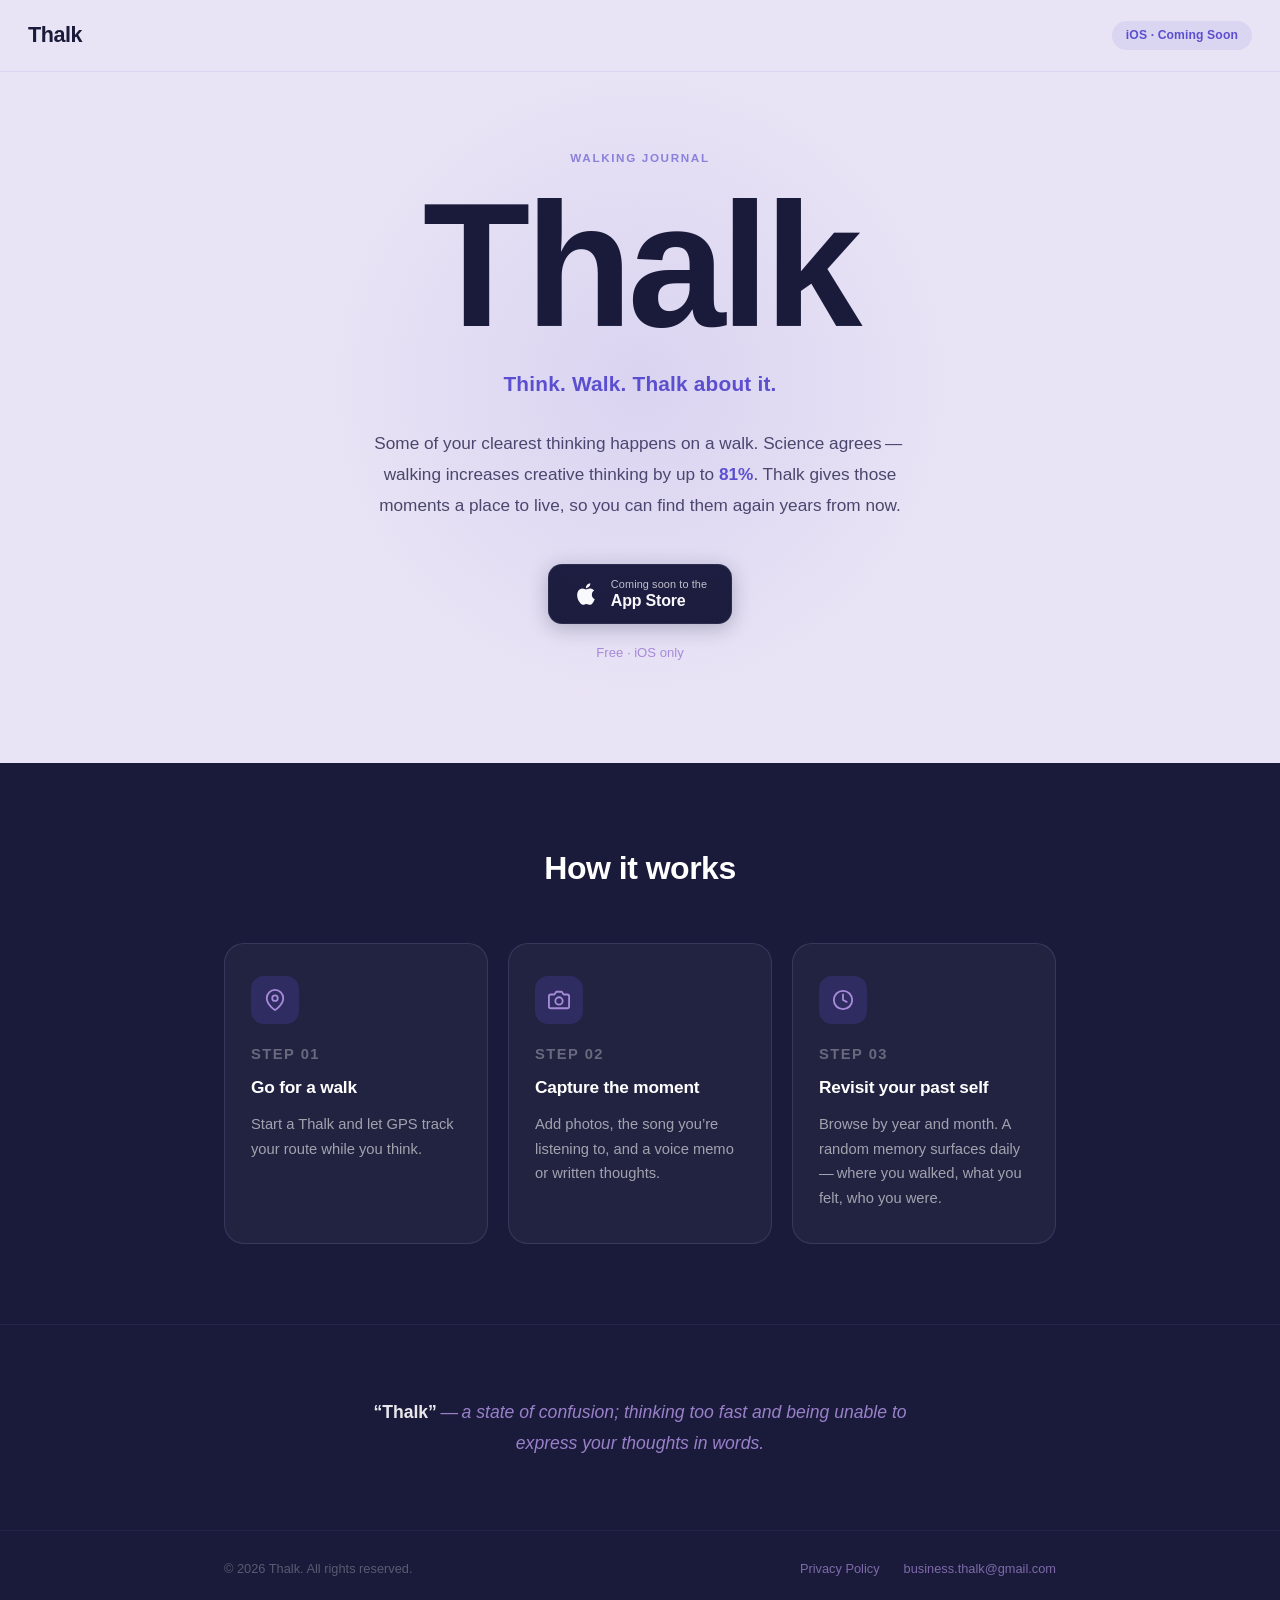
==== index.html @ 017c41d9 "Initial commit: Thalk landing page and privacy policy Plain HTML/CSS landing page for the Thalk iOS " ====
<!DOCTYPE html>
<html lang="en">
<head>
  <meta charset="UTF-8">
  <meta name="viewport" content="width=device-width, initial-scale=1.0">
  <meta name="description" content="Thalk is a walking journal app. Capture your GPS route, photos, voice memos, and the song you were listening to — then relive those moments years from now.">
  <meta property="og:title" content="Thalk — Think. Walk. Thalk about it.">
  <meta property="og:description" content="A walking journal for your clearest thoughts. Available soon on the App Store.">
  <meta property="og:type" content="website">
  <title>Thalk — Think. Walk. Thalk about it.</title>
  <link rel="stylesheet" href="styles.css">
</head>
<body>

  <!-- ── Nav ──────────────────────────────────── -->
  <nav class="nav">
    <span class="nav-logo">Thalk</span>
    <span class="nav-pill">iOS &middot; Coming Soon</span>
  </nav>

  <!-- ── Hero ─────────────────────────────────── -->
  <section class="hero">
    <div class="container">
      <p class="hero-eyebrow">Walking Journal</p>
      <h1 class="hero-wordmark">Thalk</h1>
      <p class="hero-tagline">Think. Walk. Thalk about it.</p>
      <p class="hero-desc">
        Some of your clearest thinking happens on a walk. Science agrees&thinsp;&mdash;&thinsp;walking
        increases creative thinking by up to <span class="stat-inline">81%</span>. Thalk gives
        those moments a place to live, so you can find them again years from now.
      </p>
      <a href="#" class="btn-appstore">
        <!-- Apple logo -->
        <svg xmlns="http://www.w3.org/2000/svg" viewBox="0 0 24 24" aria-hidden="true">
          <path d="M18.71 19.5c-.83 1.24-1.71 2.45-3.05 2.47-1.34.03-1.77-.79-3.29-.79-1.53 0-2 .77-3.27.82-1.31.05-2.3-1.32-3.14-2.53C4.25 17 2.94 12.45 4.7 9.39c.87-1.52 2.43-2.48 4.12-2.51 1.28-.02 2.5.87 3.29.87.78 0 2.26-1.07 3.8-.91.65.03 2.47.26 3.64 1.98-.09.06-2.17 1.28-2.15 3.81.03 3.02 2.65 4.03 2.68 4.04-.03.07-.42 1.44-1.38 2.83M13 3.5c.73-.83 1.94-1.46 2.94-1.5.13 1.17-.34 2.35-1.04 3.19-.69.85-1.83 1.51-2.95 1.42-.15-1.15.41-2.35 1.05-3.11z"/>
        </svg>
        <span class="btn-appstore-label">
          <small>Coming soon to the</small>
          <strong>App Store</strong>
        </span>
      </a>
      <p class="hero-meta">Free &middot; iOS only</p>
    </div>
  </section>

  <!-- ── How It Works ──────────────────────────── -->
  <section class="features">
    <div class="container">
      <h2 class="section-title">How it works</h2>
      <div class="features-grid">

        <div class="feature-card">
          <div class="feature-icon-wrap">
            <!-- Map pin -->
            <svg viewBox="0 0 24 24" aria-hidden="true">
              <path d="M21 10c0 7-9 13-9 13S3 17 3 10a9 9 0 0 1 18 0z"/>
              <circle cx="12" cy="10" r="3"/>
            </svg>
          </div>
          <p class="feature-step">Step 01</p>
          <h3>Go for a walk</h3>
          <p>Start a Thalk and let GPS track your route while you think.</p>
        </div>

        <div class="feature-card">
          <div class="feature-icon-wrap">
            <!-- Camera -->
            <svg viewBox="0 0 24 24" aria-hidden="true">
              <path d="M23 19a2 2 0 0 1-2 2H3a2 2 0 0 1-2-2V8a2 2 0 0 1 2-2h4l2-3h6l2 3h4a2 2 0 0 1 2 2z"/>
              <circle cx="12" cy="13" r="4"/>
            </svg>
          </div>
          <p class="feature-step">Step 02</p>
          <h3>Capture the moment</h3>
          <p>Add photos, the song you&rsquo;re listening to, and a voice memo or written thoughts.</p>
        </div>

        <div class="feature-card">
          <div class="feature-icon-wrap">
            <!-- Clock / memory -->
            <svg viewBox="0 0 24 24" aria-hidden="true">
              <circle cx="12" cy="12" r="10"/>
              <polyline points="12 6 12 12 16 14"/>
            </svg>
          </div>
          <p class="feature-step">Step 03</p>
          <h3>Revisit your past self</h3>
          <p>Browse by year and month. A random memory surfaces daily&thinsp;&mdash;&thinsp;where you walked, what you felt, who you were.</p>
        </div>

      </div>
    </div>
  </section>

  <!-- ── Definition ────────────────────────────── -->
  <section class="definition">
    <div class="container">
      <div class="definition-inner">
        <p class="definition-text">
          <em>&ldquo;Thalk&rdquo;</em>&thinsp;&mdash;&thinsp;a state of confusion; thinking too fast
          and being unable to express your thoughts in words.
        </p>
      </div>
    </div>
  </section>

  <!-- ── Footer ────────────────────────────────── -->
  <footer class="footer">
    <div class="container footer-inner">
      <p class="footer-copy">&copy; 2026 Thalk. All rights reserved.</p>
      <nav class="footer-links" aria-label="Footer">
        <a href="privacy.html">Privacy Policy</a>
        <a href="mailto:business.thalk@gmail.com">business.thalk@gmail.com</a>
      </nav>
    </div>
  </footer>

</body>
</html>
---- styles.css ----
/* ================================================
   THALK — Shared Stylesheet
   ================================================ */

/* --- Reset ---------------------------------------- */
*, *::before, *::after {
  box-sizing: border-box;
  margin: 0;
  padding: 0;
}

/* --- Custom properties ---------------------------- */
:root {
  --lavender:    #E9E4F5;
  --navy:        #1A1B3A;
  --indigo:      #5B4FCF;
  --purple:      #A78BD9;
  --white:       #FFFFFF;
  --text:        #1A1B3A;
  --text-mid:    #4a4668;
  --r-card:      20px;
  --r-btn:       14px;
  --max-w:       880px;
}

/* --- Base ----------------------------------------- */
html { scroll-behavior: smooth; }

body {
  font-family: -apple-system, BlinkMacSystemFont, "Segoe UI", Roboto, sans-serif;
  background: var(--lavender);
  color: var(--text);
  line-height: 1.6;
  -webkit-font-smoothing: antialiased;
}

/* --- Container ------------------------------------ */
.container {
  width: 100%;
  max-width: var(--max-w);
  margin-inline: auto;
  padding-inline: 24px;
}

/* ================================================
   NAV
   ================================================ */
.nav {
  display: flex;
  align-items: center;
  justify-content: space-between;
  padding: 18px 28px;
  background: rgba(233, 228, 245, 0.92);
  position: sticky;
  top: 0;
  z-index: 99;
  border-bottom: 1px solid rgba(91, 79, 207, 0.1);
  backdrop-filter: blur(12px);
  -webkit-backdrop-filter: blur(12px);
}

.nav-logo {
  font-size: 1.35rem;
  font-weight: 800;
  letter-spacing: -0.5px;
  color: var(--text);
  text-decoration: none;
}

.nav-pill {
  font-size: 0.76rem;
  font-weight: 600;
  color: var(--indigo);
  background: rgba(91, 79, 207, 0.1);
  padding: 5px 14px;
  border-radius: 999px;
  letter-spacing: 0.01em;
}

/* ================================================
   HERO
   ================================================ */
.hero {
  background: var(--lavender);
  padding-block: 72px 100px;
  text-align: center;
  position: relative;
  overflow: hidden;
}

/* Subtle radial glow behind the wordmark */
.hero::before {
  content: "";
  position: absolute;
  width: 700px;
  height: 700px;
  background: radial-gradient(circle, rgba(91, 79, 207, 0.11) 0%, transparent 68%);
  top: 50%;
  left: 50%;
  transform: translate(-50%, -55%);
  pointer-events: none;
}

.hero-eyebrow {
  display: inline-block;
  font-size: 0.73rem;
  font-weight: 700;
  letter-spacing: 0.14em;
  text-transform: uppercase;
  color: var(--indigo);
  opacity: 0.65;
  margin-bottom: 18px;
}

.hero-wordmark {
  font-size: clamp(5.5rem, 22vw, 11rem);
  font-weight: 900;
  letter-spacing: -5px;
  color: var(--text);
  line-height: 0.92;
  margin-bottom: 20px;
  position: relative;
}

.hero-tagline {
  font-size: clamp(1.05rem, 2.8vw, 1.3rem);
  font-weight: 600;
  color: var(--indigo);
  margin-bottom: 28px;
  letter-spacing: 0.01em;
}

.hero-desc {
  font-size: clamp(0.95rem, 2.2vw, 1.075rem);
  color: var(--text-mid);
  max-width: 540px;
  margin-inline: auto;
  margin-bottom: 44px;
  line-height: 1.78;
}

.stat-inline {
  font-weight: 800;
  color: var(--indigo);
}

/* App Store badge button */
.btn-appstore {
  display: inline-flex;
  align-items: center;
  gap: 12px;
  background: var(--navy);
  color: var(--white);
  padding: 13px 24px;
  border-radius: var(--r-btn);
  text-decoration: none;
  border: 1.5px solid rgba(255, 255, 255, 0.07);
  transition: transform 0.2s ease, box-shadow 0.2s ease;
  box-shadow: 0 4px 20px rgba(26, 27, 58, 0.28);
}

.btn-appstore:hover {
  transform: translateY(-2px);
  box-shadow: 0 8px 28px rgba(26, 27, 58, 0.38);
}

.btn-appstore svg {
  width: 26px;
  height: 26px;
  flex-shrink: 0;
  fill: var(--white);
}

.btn-appstore-label {
  display: flex;
  flex-direction: column;
  text-align: left;
  line-height: 1.2;
}

.btn-appstore-label small {
  font-size: 0.68rem;
  font-weight: 400;
  opacity: 0.72;
  letter-spacing: 0.01em;
}

.btn-appstore-label strong {
  font-size: 1rem;
  font-weight: 700;
  letter-spacing: -0.2px;
}

.hero-meta {
  margin-top: 18px;
  font-size: 0.82rem;
  color: var(--purple);
  font-weight: 500;
}

/* ================================================
   FEATURES
   ================================================ */
.features {
  background: var(--navy);
  padding-block: 80px;
}

.section-title {
  text-align: center;
  font-size: clamp(1.5rem, 4vw, 2rem);
  font-weight: 800;
  color: var(--white);
  letter-spacing: -0.5px;
  margin-bottom: 48px;
}

.features-grid {
  display: grid;
  grid-template-columns: repeat(3, 1fr);
  gap: 20px;
}

.feature-card {
  background: rgba(255, 255, 255, 0.04);
  border: 1px solid rgba(167, 139, 217, 0.18);
  border-radius: var(--r-card);
  padding: 32px 26px;
  transition: transform 0.25s ease, background 0.25s ease;
}

.feature-card:hover {
  transform: translateY(-4px);
  background: rgba(255, 255, 255, 0.07);
}

.feature-icon-wrap {
  width: 48px;
  height: 48px;
  border-radius: 13px;
  background: rgba(91, 79, 207, 0.22);
  display: flex;
  align-items: center;
  justify-content: center;
  margin-bottom: 18px;
  color: var(--purple);
}

.feature-icon-wrap svg {
  width: 22px;
  height: 22px;
  stroke: currentColor;
  fill: none;
  stroke-width: 2;
  stroke-linecap: round;
  stroke-linejoin: round;
}

.feature-step {
  font-size: 0.68rem;
  font-weight: 700;
  letter-spacing: 0.1em;
  text-transform: uppercase;
  color: var(--purple);
  opacity: 0.55;
  margin-bottom: 8px;
}

.feature-card h3 {
  font-size: 1.08rem;
  font-weight: 700;
  color: var(--white);
  margin-bottom: 10px;
  letter-spacing: -0.2px;
}

.feature-card p {
  font-size: 0.92rem;
  color: rgba(255, 255, 255, 0.58);
  line-height: 1.68;
}

/* ================================================
   DEFINITION
   ================================================ */
.definition {
  background: var(--navy);
  border-top: 1px solid rgba(167, 139, 217, 0.1);
  padding-block: 72px;
  text-align: center;
}

.definition-inner {
  max-width: 580px;
  margin-inline: auto;
}

.definition-text {
  font-size: clamp(0.95rem, 2.2vw, 1.1rem);
  color: var(--purple);
  line-height: 1.75;
  font-style: italic;
  opacity: 0.9;
}

.definition-text em {
  font-style: normal;
  font-weight: 700;
  color: var(--white);
}

/* ================================================
   FOOTER
   ================================================ */
.footer {
  background: var(--navy);
  border-top: 1px solid rgba(167, 139, 217, 0.08);
  padding-block: 28px;
}

.footer-inner {
  display: flex;
  align-items: center;
  justify-content: space-between;
  flex-wrap: wrap;
  gap: 12px;
}

.footer-copy {
  font-size: 0.8rem;
  color: rgba(255, 255, 255, 0.28);
}

.footer-links {
  display: flex;
  gap: 24px;
  flex-wrap: wrap;
}

.footer-links a {
  font-size: 0.8rem;
  color: var(--purple);
  text-decoration: none;
  opacity: 0.7;
  transition: opacity 0.18s;
}

.footer-links a:hover { opacity: 1; }

/* ================================================
   PRIVACY PAGE
   ================================================ */
.privacy-header {
  padding-block: 60px 44px;
  border-bottom: 1px solid rgba(91, 79, 207, 0.12);
}

.privacy-header h1 {
  font-size: clamp(1.9rem, 5vw, 2.8rem);
  font-weight: 800;
  color: var(--text);
  letter-spacing: -1px;
  margin-bottom: 8px;
}

.privacy-date {
  font-size: 0.875rem;
  color: var(--purple);
  font-weight: 500;
}

.privacy-body {
  padding-block: 52px 88px;
}

.privacy-section {
  margin-bottom: 40px;
}

.privacy-section:last-child { margin-bottom: 0; }

.privacy-body h2 {
  font-size: 1.15rem;
  font-weight: 700;
  color: var(--text);
  margin-bottom: 12px;
  letter-spacing: -0.2px;
}

.privacy-body p {
  font-size: 1rem;
  color: var(--text-mid);
  line-height: 1.78;
  margin-bottom: 12px;
}

.privacy-body p:last-child { margin-bottom: 0; }

.privacy-body a {
  color: var(--indigo);
  font-weight: 500;
  text-decoration: none;
}

.privacy-body a:hover { text-decoration: underline; }

/* ================================================
   RESPONSIVE
   ================================================ */
@media (max-width: 700px) {
  .nav { padding-inline: 20px; }

  .hero {
    padding-block: 56px 80px;
  }

  .hero-wordmark { letter-spacing: -3px; }

  .features { padding-block: 60px; }

  .features-grid { grid-template-columns: 1fr; }

  .definition { padding-block: 56px; }

  .footer-inner {
    flex-direction: column;
    text-align: center;
  }

  .footer-links { justify-content: center; }
}
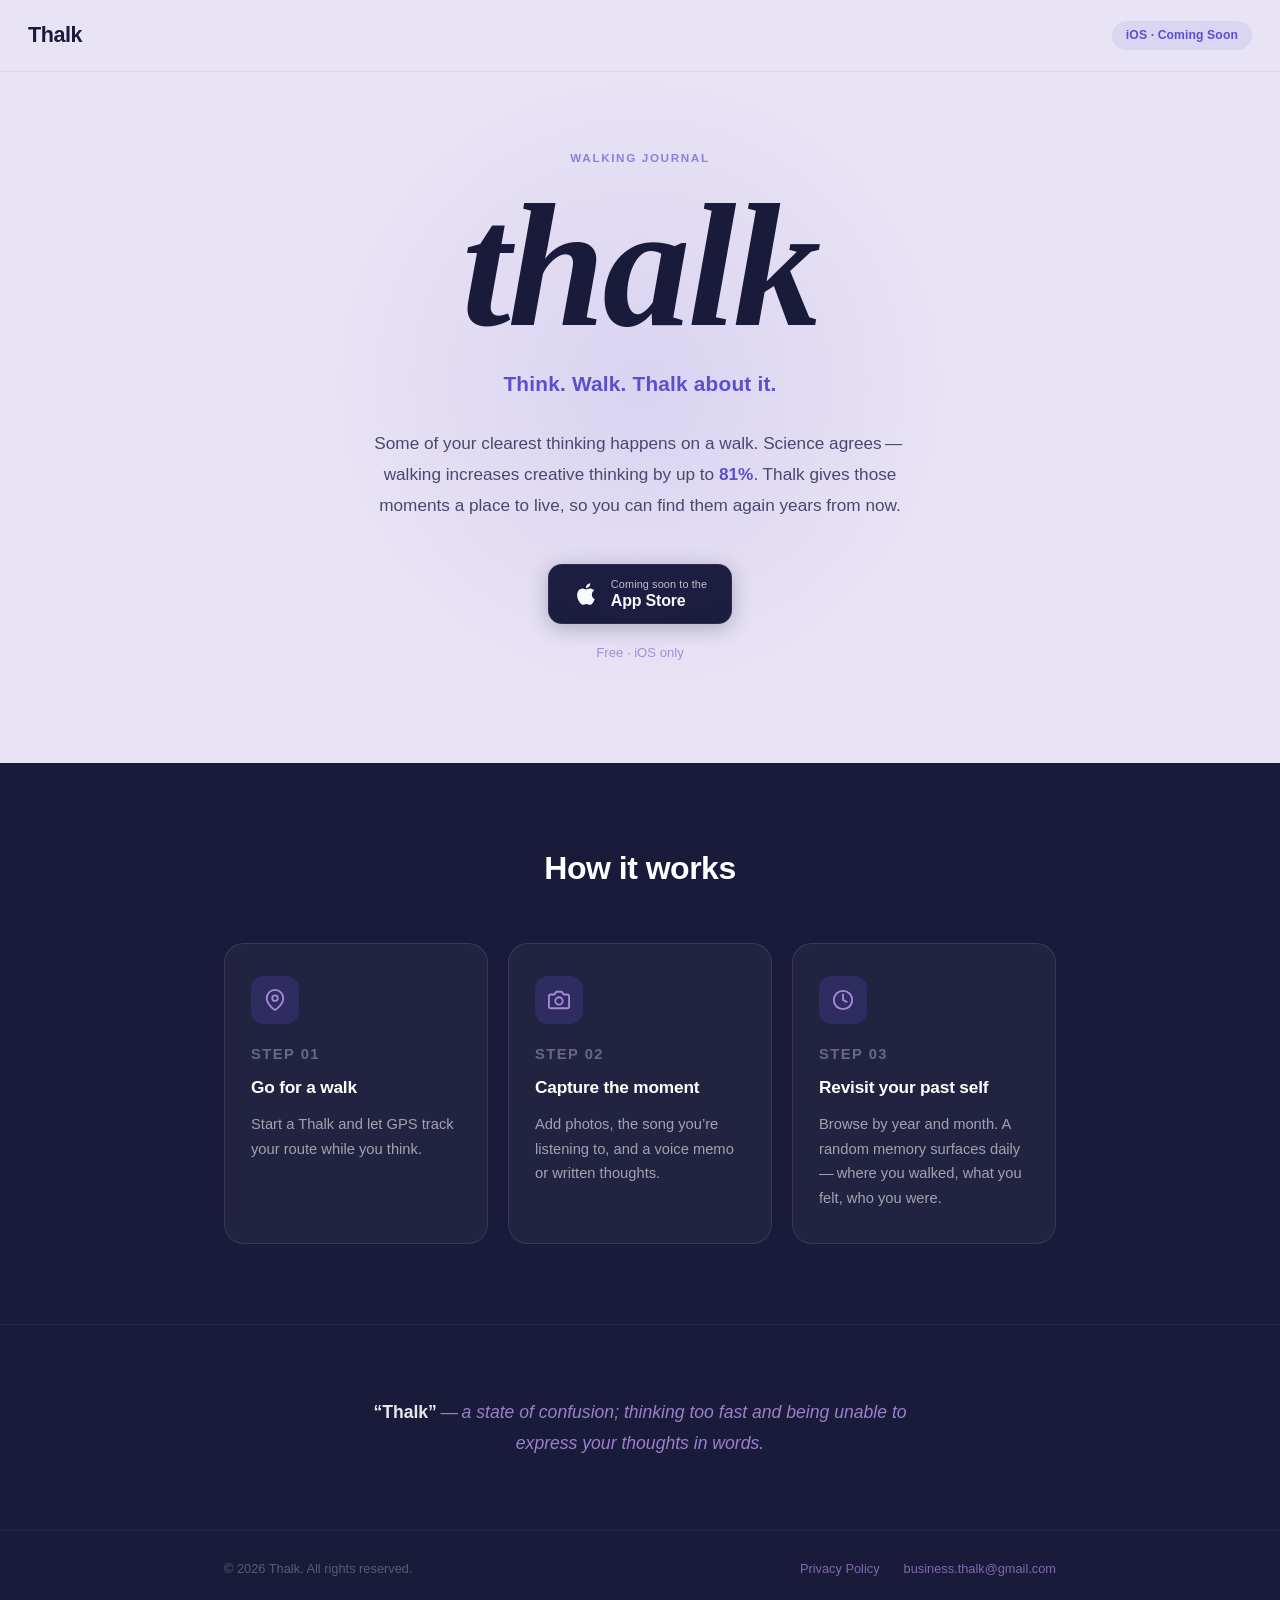
==== commit 4aa67da4: "Add favicons and update hero wordmark to italic serif - Generate favicon-16.png, favicon-32.png, app" ====
--- a/index.html
+++ b/index.html
@@ -8,6 +8,10 @@
   <meta property="og:description" content="A walking journal for your clearest thoughts. Available soon on the App Store.">
   <meta property="og:type" content="website">
   <title>Thalk — Think. Walk. Thalk about it.</title>
+  <link rel="icon" type="image/x-icon" href="favicon.ico">
+  <link rel="icon" type="image/png" sizes="32x32" href="favicon-32.png">
+  <link rel="icon" type="image/png" sizes="16x16" href="favicon-16.png">
+  <link rel="apple-touch-icon" sizes="180x180" href="apple-touch-icon.png">
   <link rel="stylesheet" href="styles.css">
 </head>
 <body>
@@ -22,7 +26,7 @@
   <section class="hero">
     <div class="container">
       <p class="hero-eyebrow">Walking Journal</p>
-      <h1 class="hero-wordmark">Thalk</h1>
+      <h1 class="hero-wordmark">thalk</h1>
       <p class="hero-tagline">Think. Walk. Thalk about it.</p>
       <p class="hero-desc">
         Some of your clearest thinking happens on a walk. Science agrees&thinsp;&mdash;&thinsp;walking
--- a/styles.css
+++ b/styles.css
@@ -113,9 +113,11 @@
 }
 
 .hero-wordmark {
+  font-family: Georgia, "Times New Roman", serif;
   font-size: clamp(5.5rem, 22vw, 11rem);
-  font-weight: 900;
-  letter-spacing: -5px;
+  font-weight: 700;
+  font-style: italic;
+  letter-spacing: -3px;
   color: var(--text);
   line-height: 0.92;
   margin-bottom: 20px;
@@ -414,7 +416,7 @@
     padding-block: 56px 80px;
   }
 
-  .hero-wordmark { letter-spacing: -3px; }
+  .hero-wordmark { letter-spacing: -1px; }
 
   .features { padding-block: 60px; }
 
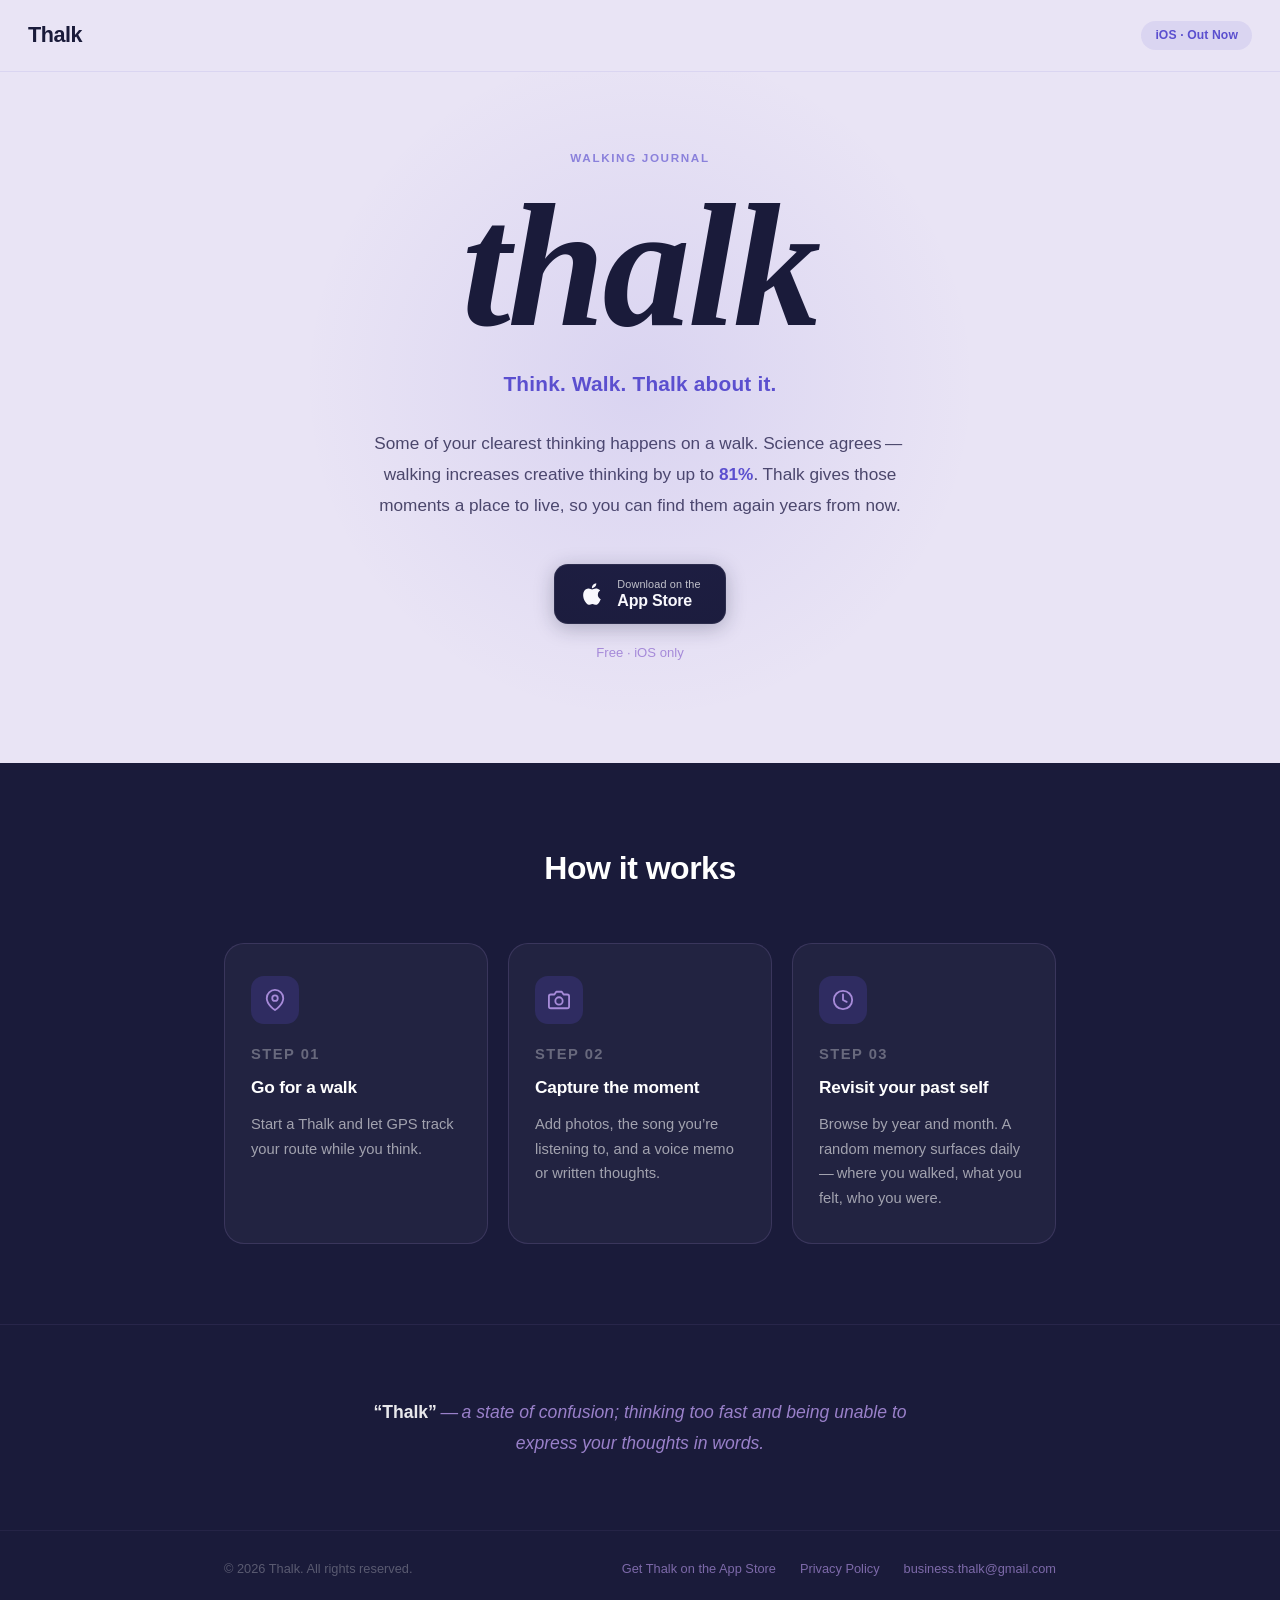
==== commit e86516b0: "Add App Store link to hero and footer" ====
--- a/index.html
+++ b/index.html
@@ -3,10 +3,11 @@
 <head>
   <meta charset="UTF-8">
   <meta name="viewport" content="width=device-width, initial-scale=1.0">
-  <meta name="description" content="Thalk is a walking journal app. Capture your GPS route, photos, voice memos, and the song you were listening to — then relive those moments years from now.">
+  <meta name="description" content="Thalk is a walking journal app. Capture your GPS route, photos, voice memos, and the song you were listening to — then relive those moments years from now. Free on the App Store.">
   <meta property="og:title" content="Thalk — Think. Walk. Thalk about it.">
-  <meta property="og:description" content="A walking journal for your clearest thoughts. Available soon on the App Store.">
+  <meta property="og:description" content="A walking journal for your clearest thoughts. Now available free on the App Store.">
   <meta property="og:type" content="website">
+  <meta property="og:url" content="https://thalk.app">
   <title>Thalk — Think. Walk. Thalk about it.</title>
   <link rel="icon" type="image/x-icon" href="favicon.ico">
   <link rel="icon" type="image/png" sizes="32x32" href="favicon-32.png">
@@ -19,7 +20,7 @@
   <!-- ── Nav ──────────────────────────────────── -->
   <nav class="nav">
     <span class="nav-logo">Thalk</span>
-    <span class="nav-pill">iOS &middot; Coming Soon</span>
+    <span class="nav-pill">iOS &middot; Out Now</span>
   </nav>
 
   <!-- ── Hero ─────────────────────────────────── -->
@@ -33,13 +34,17 @@
         increases creative thinking by up to <span class="stat-inline">81%</span>. Thalk gives
         those moments a place to live, so you can find them again years from now.
       </p>
-      <a href="#" class="btn-appstore">
+      <a href="https://apps.apple.com/app/id6766675208"
+         class="btn-appstore"
+         target="_blank"
+         rel="noopener"
+         data-goatcounter-click="appstore-hero">
         <!-- Apple logo -->
         <svg xmlns="http://www.w3.org/2000/svg" viewBox="0 0 24 24" aria-hidden="true">
           <path d="M18.71 19.5c-.83 1.24-1.71 2.45-3.05 2.47-1.34.03-1.77-.79-3.29-.79-1.53 0-2 .77-3.27.82-1.31.05-2.3-1.32-3.14-2.53C4.25 17 2.94 12.45 4.7 9.39c.87-1.52 2.43-2.48 4.12-2.51 1.28-.02 2.5.87 3.29.87.78 0 2.26-1.07 3.8-.91.65.03 2.47.26 3.64 1.98-.09.06-2.17 1.28-2.15 3.81.03 3.02 2.65 4.03 2.68 4.04-.03.07-.42 1.44-1.38 2.83M13 3.5c.73-.83 1.94-1.46 2.94-1.5.13 1.17-.34 2.35-1.04 3.19-.69.85-1.83 1.51-2.95 1.42-.15-1.15.41-2.35 1.05-3.11z"/>
         </svg>
         <span class="btn-appstore-label">
-          <small>Coming soon to the</small>
+          <small>Download on the</small>
           <strong>App Store</strong>
         </span>
       </a>
@@ -113,11 +118,17 @@
     <div class="container footer-inner">
       <p class="footer-copy">&copy; 2026 Thalk. All rights reserved.</p>
       <nav class="footer-links" aria-label="Footer">
+        <a href="https://apps.apple.com/app/id6766675208"
+           target="_blank"
+           rel="noopener"
+           data-goatcounter-click="appstore-footer">Get Thalk on the App Store</a>
         <a href="privacy.html">Privacy Policy</a>
         <a href="mailto:business.thalk@gmail.com">business.thalk@gmail.com</a>
       </nav>
     </div>
   </footer>
 
+<script data-goatcounter="https://thalk.goatcounter.com/count"
+        async src="//gc.zgo.at/count.js"></script>
 </body>
-</html>
+</html>
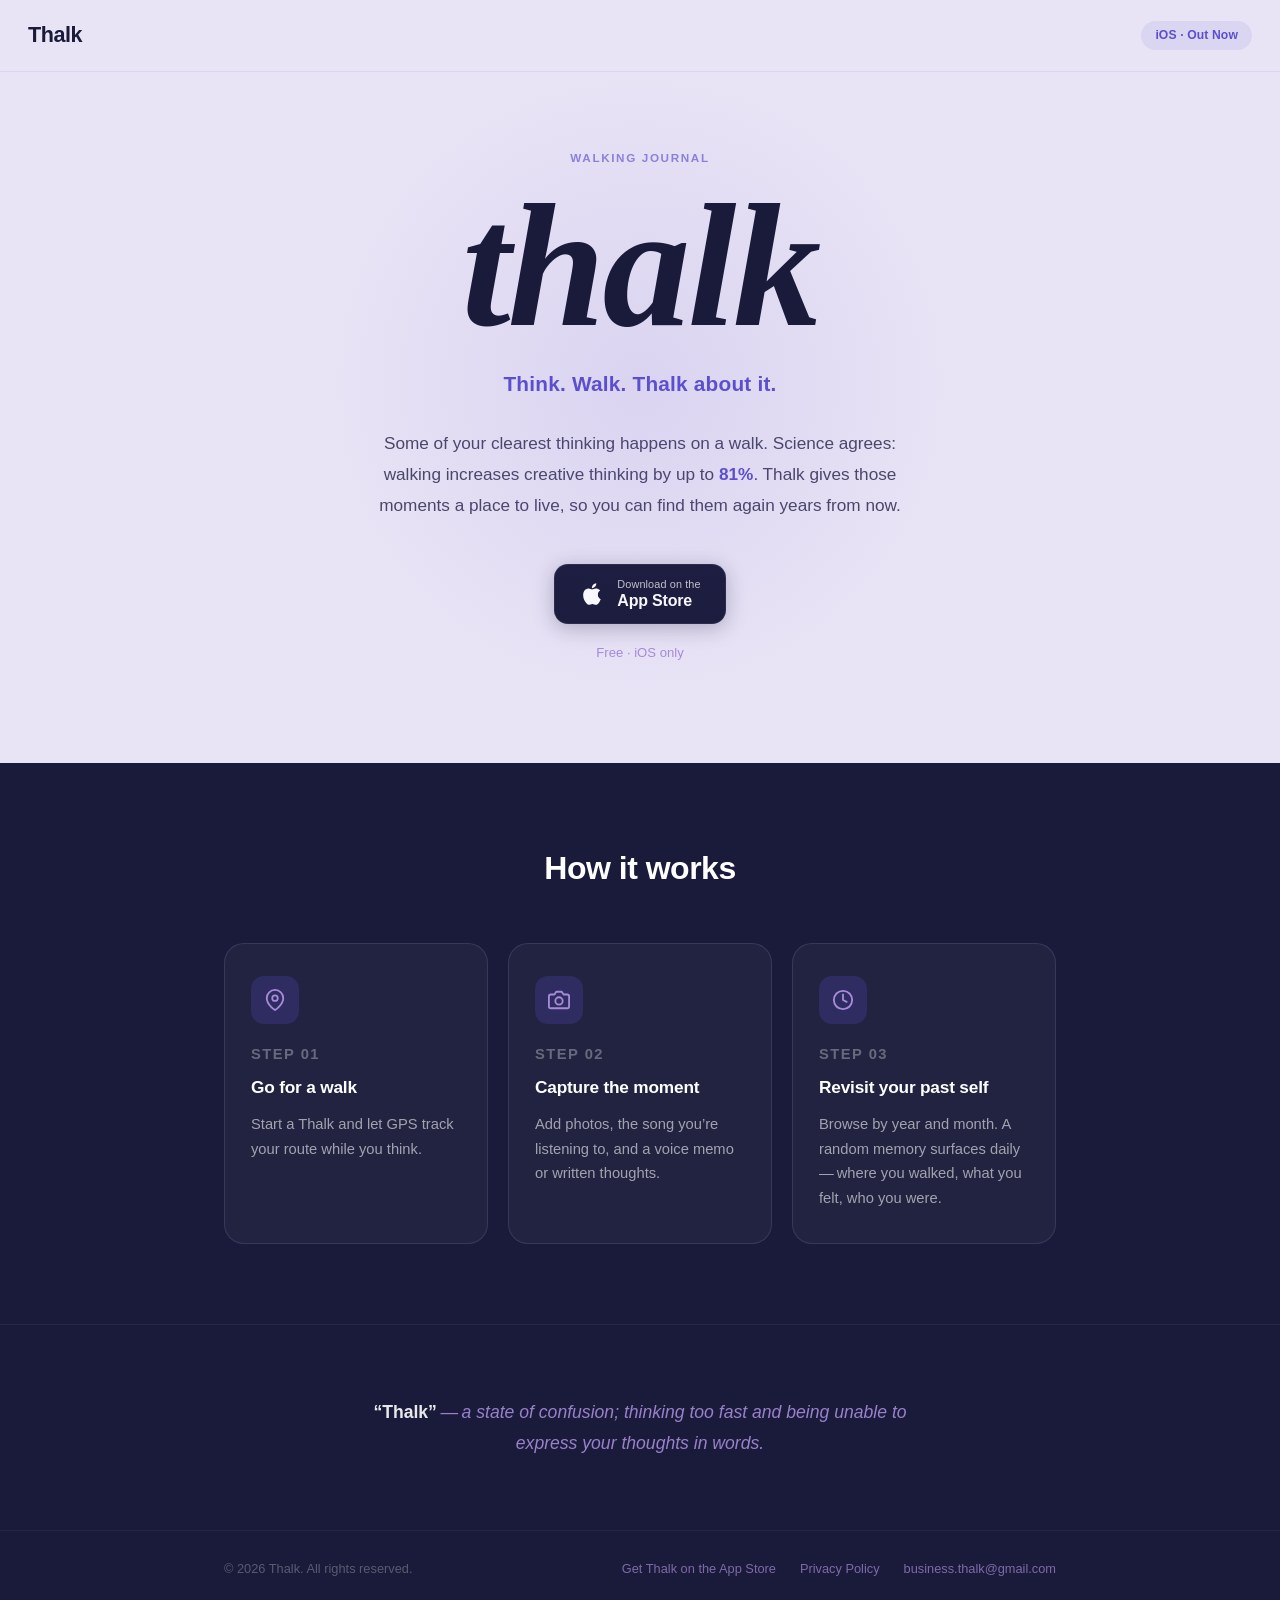
==== commit b521491b: "grammatical text change" ====
--- a/index.html
+++ b/index.html
@@ -3,7 +3,7 @@
 <head>
   <meta charset="UTF-8">
   <meta name="viewport" content="width=device-width, initial-scale=1.0">
-  <meta name="description" content="Thalk is a walking journal app. Capture your GPS route, photos, voice memos, and the song you were listening to — then relive those moments years from now. Free on the App Store.">
+  <meta name="description" content="Thalk is a walking journal app. Capture your GPS route, photos, voice memos, and the song you were listening to, then relive those moments years from now. Free on the App Store.">
   <meta property="og:title" content="Thalk — Think. Walk. Thalk about it.">
   <meta property="og:description" content="A walking journal for your clearest thoughts. Now available free on the App Store.">
   <meta property="og:type" content="website">
@@ -30,7 +30,7 @@
       <h1 class="hero-wordmark">thalk</h1>
       <p class="hero-tagline">Think. Walk. Thalk about it.</p>
       <p class="hero-desc">
-        Some of your clearest thinking happens on a walk. Science agrees&thinsp;&mdash;&thinsp;walking
+        Some of your clearest thinking happens on a walk. Science agrees: walking
         increases creative thinking by up to <span class="stat-inline">81%</span>. Thalk gives
         those moments a place to live, so you can find them again years from now.
       </p>
